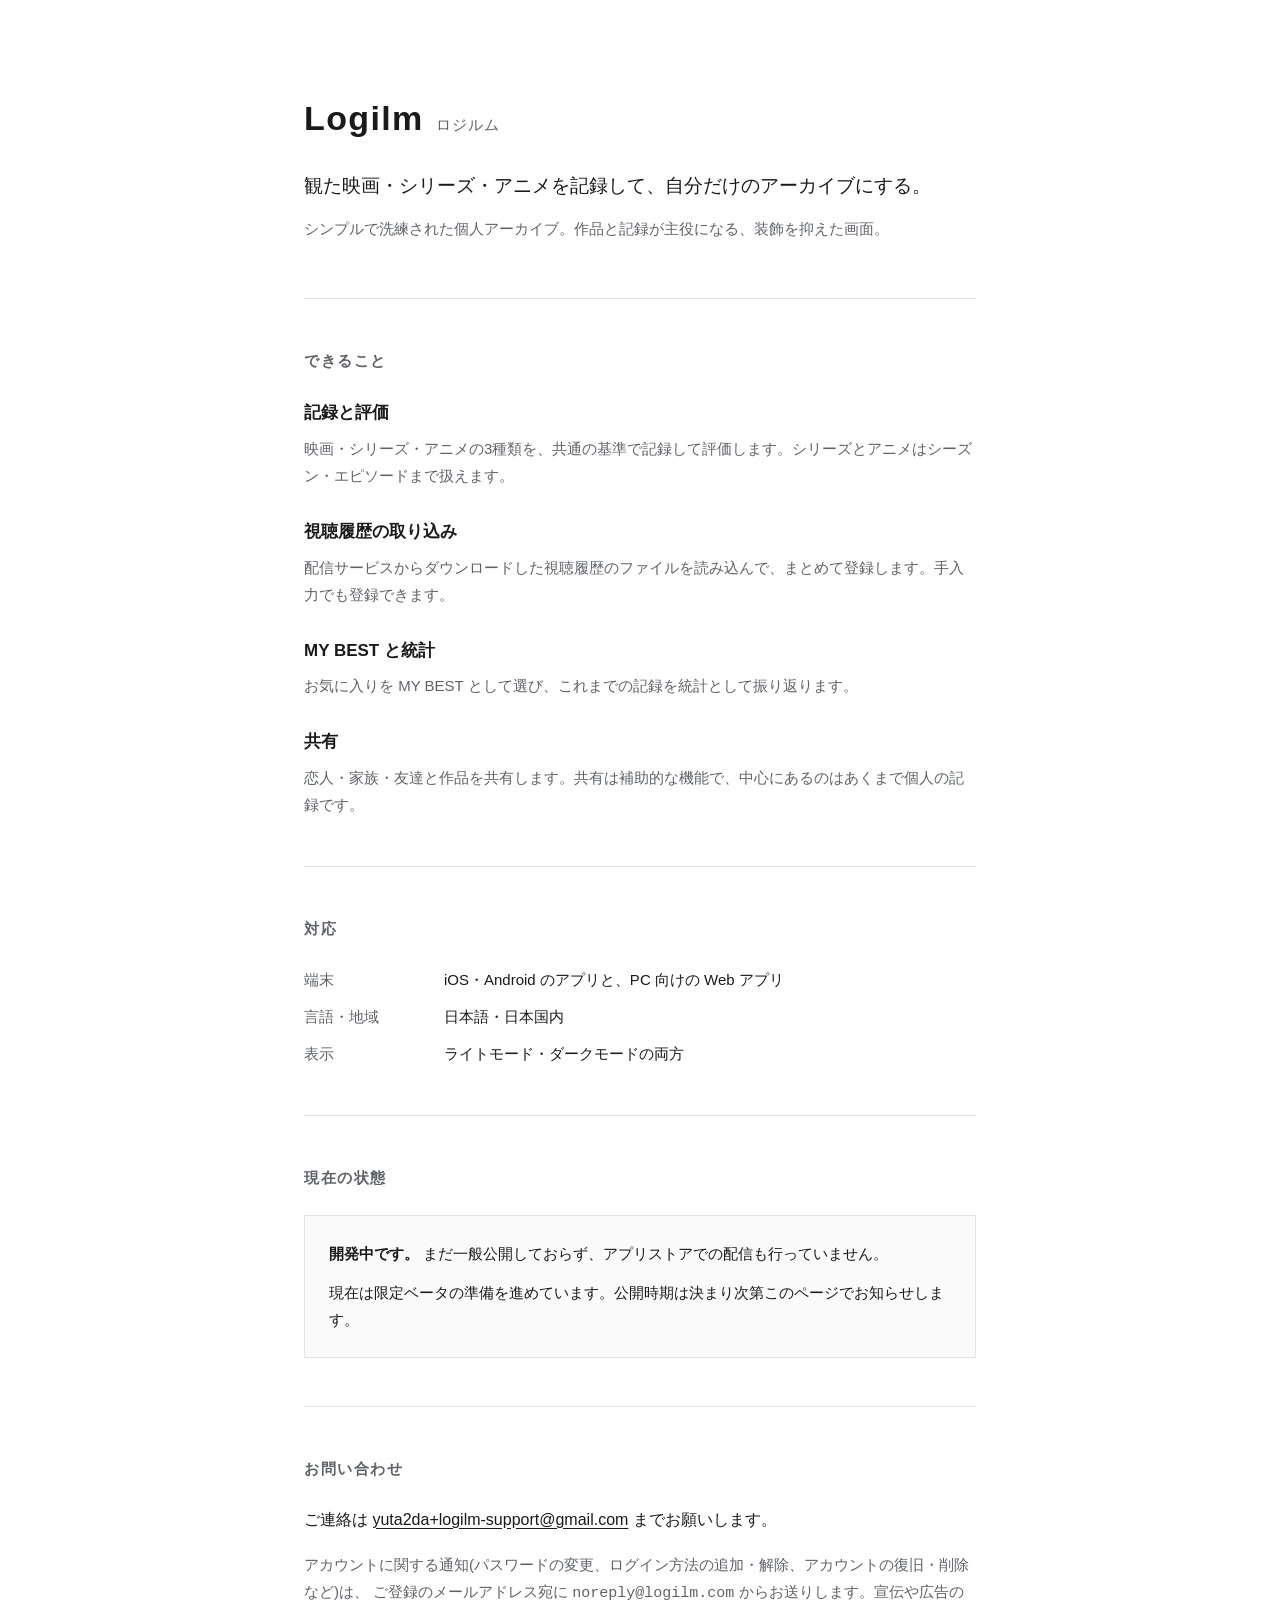
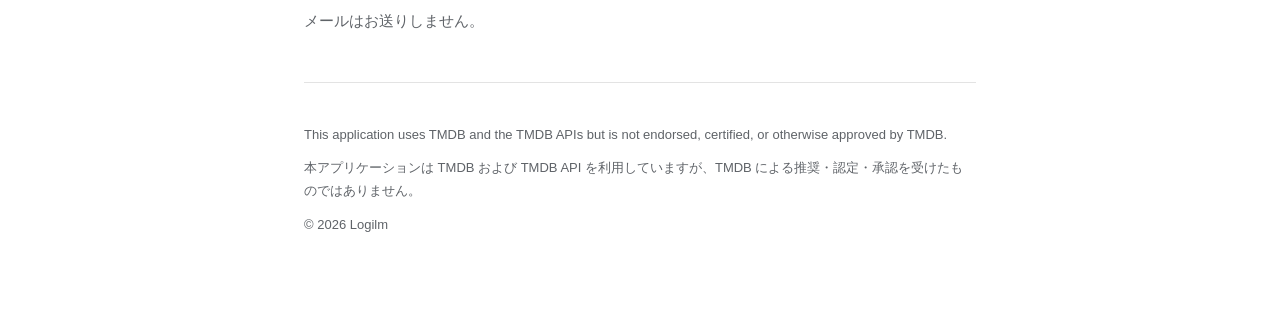
==== index.html @ ab024344 "サービス紹介ページを追加する" ====
<!doctype html>
<html lang="ja">
<head>
<meta charset="utf-8">
<meta name="viewport" content="width=device-width, initial-scale=1">
<title>Logilm(ロジルム)— 観た作品を記録する、自分だけのアーカイブ</title>
<meta name="description" content="Logilmは、観た映画・シリーズ・アニメを記録して評価する、個人向けの視聴記録アプリです。iOS・Android・Webに対応予定。現在開発中です。">
<meta name="color-scheme" content="light dark">
<style>
  :root {
    --bg: #ffffff;
    --fg: #1a1a1a;
    --muted: #5f6368;
    --line: #e3e3e3;
    --card: #fafafa;
    --accent: #2f4858;
  }
  @media (prefers-color-scheme: dark) {
    :root {
      --bg: #121316;
      --fg: #ececec;
      --muted: #9aa0a6;
      --line: #2a2c31;
      --card: #1a1c20;
      --accent: #cfd8dc;
    }
  }
  * { box-sizing: border-box; }
  body {
    margin: 0;
    background: var(--bg);
    color: var(--fg);
    font-family: -apple-system, BlinkMacSystemFont, "Hiragino Sans", "Noto Sans JP",
      "Yu Gothic", Meiryo, sans-serif;
    line-height: 1.8;
    font-size: 16px;
    -webkit-font-smoothing: antialiased;
  }
  .wrap { max-width: 720px; margin: 0 auto; padding: 0 24px; }
  header { padding: 88px 0 56px; border-bottom: 1px solid var(--line); }
  .brand { font-size: 34px; font-weight: 600; letter-spacing: 0.04em; margin: 0; }
  .brand span { font-size: 15px; font-weight: 400; color: var(--muted); margin-left: 12px; letter-spacing: 0.08em; }
  .lead { font-size: 19px; margin: 20px 0 0; color: var(--fg); }
  .sub { color: var(--muted); margin: 12px 0 0; font-size: 15px; }
  section { padding: 48px 0; border-bottom: 1px solid var(--line); }
  h2 { font-size: 15px; font-weight: 600; letter-spacing: 0.1em; color: var(--muted); margin: 0 0 24px; }
  .feature { margin: 0 0 28px; }
  .feature:last-child { margin-bottom: 0; }
  .feature h3 { font-size: 17px; font-weight: 600; margin: 0 0 6px; }
  .feature p { margin: 0; color: var(--muted); font-size: 15px; }
  .status { background: var(--card); border: 1px solid var(--line); padding: 24px; }
  .status p { margin: 0 0 12px; font-size: 15px; }
  .status p:last-child { margin-bottom: 0; }
  dl { display: grid; grid-template-columns: 8em 1fr; gap: 10px 20px; margin: 0; font-size: 15px; }
  dt { color: var(--muted); }
  dd { margin: 0; }
  a { color: var(--fg); text-decoration: underline; text-underline-offset: 3px; }
  a:hover { color: var(--muted); }
  footer { padding: 40px 0 72px; color: var(--muted); font-size: 13px; }
  footer p { margin: 0 0 10px; }
  @media (max-width: 520px) {
    header { padding: 56px 0 40px; }
    .brand { font-size: 28px; }
    .brand span { display: block; margin: 8px 0 0; }
    .lead { font-size: 17px; }
    dl { grid-template-columns: 1fr; gap: 2px 0; }
    dd { margin-bottom: 12px; }
  }
</style>
</head>
<body>
<div class="wrap">

  <header>
    <h1 class="brand">Logilm<span>ロジルム</span></h1>
    <p class="lead">観た映画・シリーズ・アニメを記録して、自分だけのアーカイブにする。</p>
    <p class="sub">シンプルで洗練された個人アーカイブ。作品と記録が主役になる、装飾を抑えた画面。</p>
  </header>

  <section>
    <h2>できること</h2>

    <div class="feature">
      <h3>記録と評価</h3>
      <p>映画・シリーズ・アニメの3種類を、共通の基準で記録して評価します。シリーズとアニメはシーズン・エピソードまで扱えます。</p>
    </div>

    <div class="feature">
      <h3>視聴履歴の取り込み</h3>
      <p>配信サービスからダウンロードした視聴履歴のファイルを読み込んで、まとめて登録します。手入力でも登録できます。</p>
    </div>

    <div class="feature">
      <h3>MY BEST と統計</h3>
      <p>お気に入りを MY BEST として選び、これまでの記録を統計として振り返ります。</p>
    </div>

    <div class="feature">
      <h3>共有</h3>
      <p>恋人・家族・友達と作品を共有します。共有は補助的な機能で、中心にあるのはあくまで個人の記録です。</p>
    </div>
  </section>

  <section>
    <h2>対応</h2>
    <dl>
      <dt>端末</dt>
      <dd>iOS・Android のアプリと、PC 向けの Web アプリ</dd>
      <dt>言語・地域</dt>
      <dd>日本語・日本国内</dd>
      <dt>表示</dt>
      <dd>ライトモード・ダークモードの両方</dd>
    </dl>
  </section>

  <section>
    <h2>現在の状態</h2>
    <div class="status">
      <p><strong>開発中です。</strong> まだ一般公開しておらず、アプリストアでの配信も行っていません。</p>
      <p>現在は限定ベータの準備を進めています。公開時期は決まり次第このページでお知らせします。</p>
    </div>
  </section>

  <section>
    <h2>お問い合わせ</h2>
    <p>ご連絡は <a href="mailto:yuta2da+logilm-support@gmail.com">yuta2da+logilm-support@gmail.com</a> までお願いします。</p>
    <p class="sub">アカウントに関する通知(パスワードの変更、ログイン方法の追加・解除、アカウントの復旧・削除など)は、
    ご登録のメールアドレス宛に <code>noreply@logilm.com</code> からお送りします。宣伝や広告のメールはお送りしません。</p>
  </section>

  <footer>
    <p>This application uses TMDB and the TMDB APIs but is not endorsed, certified, or otherwise approved by TMDB.</p>
    <p>本アプリケーションは TMDB および TMDB API を利用していますが、TMDB による推奨・認定・承認を受けたものではありません。</p>
    <p>© 2026 Logilm</p>
  </footer>

</div>
</body>
</html>
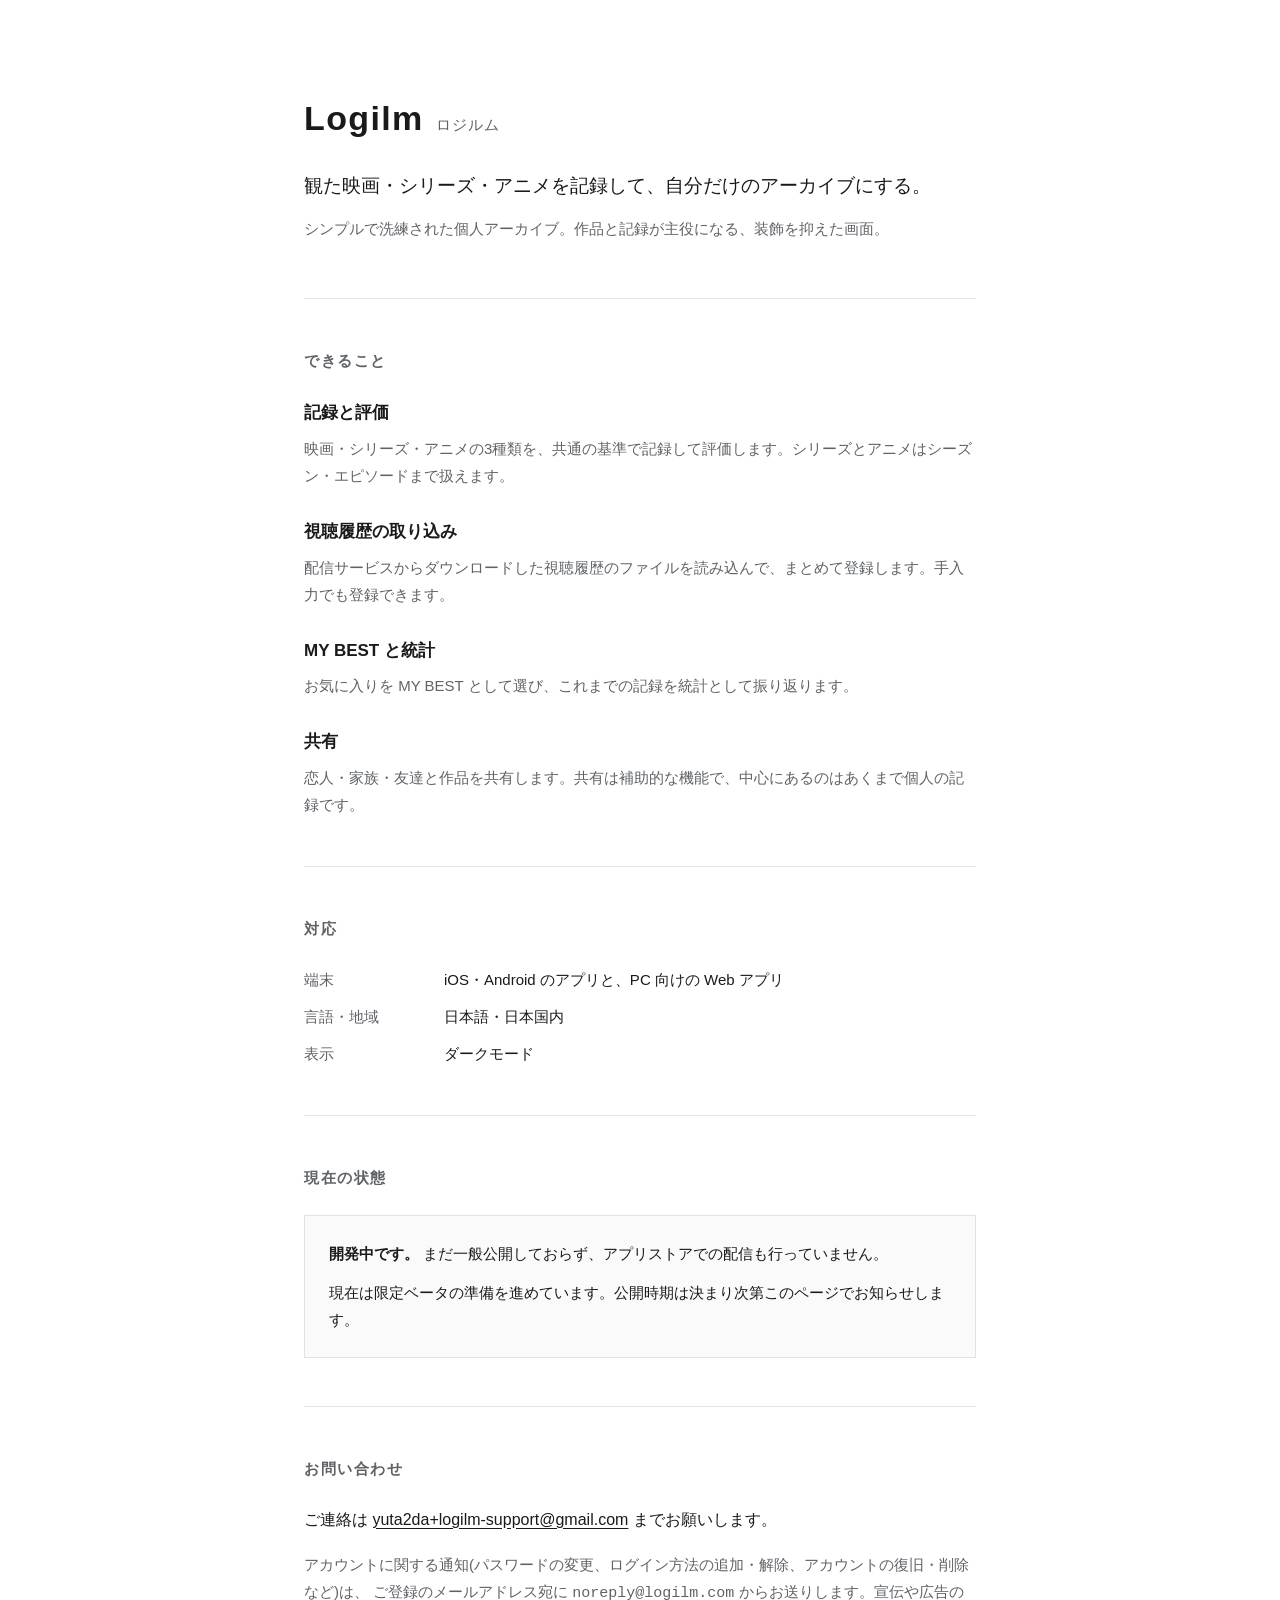
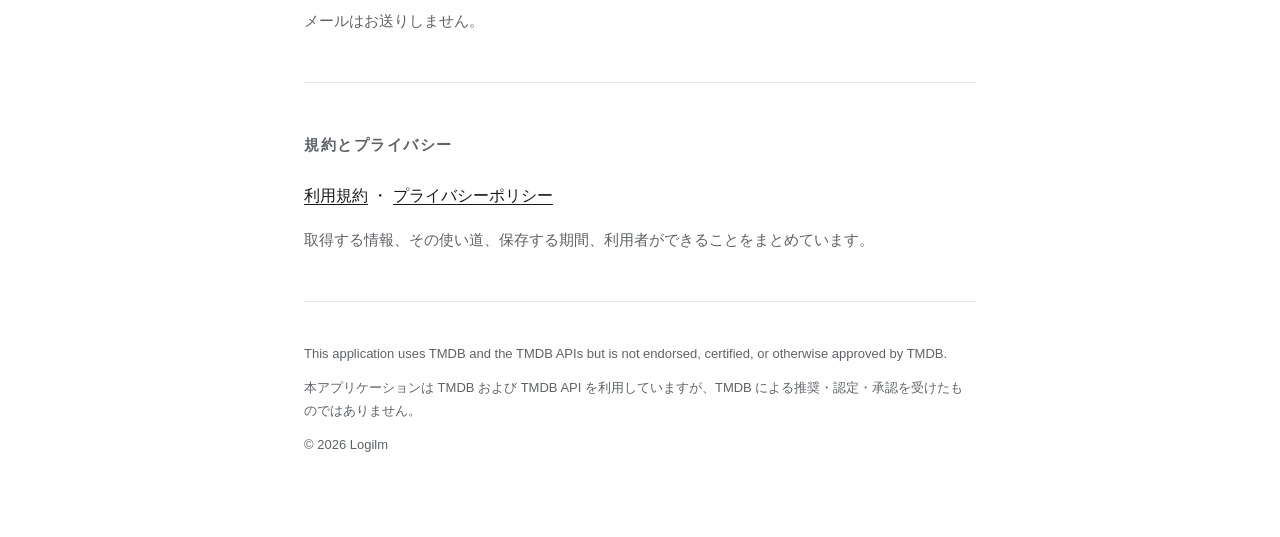
==== commit da662526: "利用規約とプライバシーポリシーを追加する SESの本番アクセスの再申請と、ストア審査で公開されたURLが要る。 工程10の「個人情報の取り扱いの記載、利用規約」も兼ねる。  - terms.html " ====
--- a/index.html
+++ b/index.html
@@ -6,67 +6,7 @@
 <title>Logilm(ロジルム)— 観た作品を記録する、自分だけのアーカイブ</title>
 <meta name="description" content="Logilmは、観た映画・シリーズ・アニメを記録して評価する、個人向けの視聴記録アプリです。iOS・Android・Webに対応予定。現在開発中です。">
 <meta name="color-scheme" content="light dark">
-<style>
-  :root {
-    --bg: #ffffff;
-    --fg: #1a1a1a;
-    --muted: #5f6368;
-    --line: #e3e3e3;
-    --card: #fafafa;
-    --accent: #2f4858;
-  }
-  @media (prefers-color-scheme: dark) {
-    :root {
-      --bg: #121316;
-      --fg: #ececec;
-      --muted: #9aa0a6;
-      --line: #2a2c31;
-      --card: #1a1c20;
-      --accent: #cfd8dc;
-    }
-  }
-  * { box-sizing: border-box; }
-  body {
-    margin: 0;
-    background: var(--bg);
-    color: var(--fg);
-    font-family: -apple-system, BlinkMacSystemFont, "Hiragino Sans", "Noto Sans JP",
-      "Yu Gothic", Meiryo, sans-serif;
-    line-height: 1.8;
-    font-size: 16px;
-    -webkit-font-smoothing: antialiased;
-  }
-  .wrap { max-width: 720px; margin: 0 auto; padding: 0 24px; }
-  header { padding: 88px 0 56px; border-bottom: 1px solid var(--line); }
-  .brand { font-size: 34px; font-weight: 600; letter-spacing: 0.04em; margin: 0; }
-  .brand span { font-size: 15px; font-weight: 400; color: var(--muted); margin-left: 12px; letter-spacing: 0.08em; }
-  .lead { font-size: 19px; margin: 20px 0 0; color: var(--fg); }
-  .sub { color: var(--muted); margin: 12px 0 0; font-size: 15px; }
-  section { padding: 48px 0; border-bottom: 1px solid var(--line); }
-  h2 { font-size: 15px; font-weight: 600; letter-spacing: 0.1em; color: var(--muted); margin: 0 0 24px; }
-  .feature { margin: 0 0 28px; }
-  .feature:last-child { margin-bottom: 0; }
-  .feature h3 { font-size: 17px; font-weight: 600; margin: 0 0 6px; }
-  .feature p { margin: 0; color: var(--muted); font-size: 15px; }
-  .status { background: var(--card); border: 1px solid var(--line); padding: 24px; }
-  .status p { margin: 0 0 12px; font-size: 15px; }
-  .status p:last-child { margin-bottom: 0; }
-  dl { display: grid; grid-template-columns: 8em 1fr; gap: 10px 20px; margin: 0; font-size: 15px; }
-  dt { color: var(--muted); }
-  dd { margin: 0; }
-  a { color: var(--fg); text-decoration: underline; text-underline-offset: 3px; }
-  a:hover { color: var(--muted); }
-  footer { padding: 40px 0 72px; color: var(--muted); font-size: 13px; }
-  footer p { margin: 0 0 10px; }
-  @media (max-width: 520px) {
-    header { padding: 56px 0 40px; }
-    .brand { font-size: 28px; }
-    .brand span { display: block; margin: 8px 0 0; }
-    .lead { font-size: 17px; }
-    dl { grid-template-columns: 1fr; gap: 2px 0; }
-    dd { margin-bottom: 12px; }
-  }
-</style>
+<link rel="stylesheet" href="style.css">
 </head>
 <body>
 <div class="wrap">
@@ -109,7 +49,7 @@
       <dt>言語・地域</dt>
       <dd>日本語・日本国内</dd>
       <dt>表示</dt>
-      <dd>ライトモード・ダークモードの両方</dd>
+      <dd>ダークモード</dd>
     </dl>
   </section>
 
@@ -128,6 +68,12 @@
     ご登録のメールアドレス宛に <code>noreply@logilm.com</code> からお送りします。宣伝や広告のメールはお送りしません。</p>
   </section>
 
+  <section>
+    <h2>規約とプライバシー</h2>
+    <p><a href="terms.html">利用規約</a> ・ <a href="privacy.html">プライバシーポリシー</a></p>
+    <p class="sub">取得する情報、その使い道、保存する期間、利用者ができることをまとめています。</p>
+  </section>
+
   <footer>
     <p>This application uses TMDB and the TMDB APIs but is not endorsed, certified, or otherwise approved by TMDB.</p>
     <p>本アプリケーションは TMDB および TMDB API を利用していますが、TMDB による推奨・認定・承認を受けたものではありません。</p>
--- a/style.css
+++ b/style.css
@@ -0,0 +1,70 @@
+  :root {
+    --bg: #ffffff;
+    --fg: #1a1a1a;
+    --muted: #5f6368;
+    --line: #e3e3e3;
+    --card: #fafafa;
+    --accent: #2f4858;
+  }
+  @media (prefers-color-scheme: dark) {
+    :root {
+      --bg: #121316;
+      --fg: #ececec;
+      --muted: #9aa0a6;
+      --line: #2a2c31;
+      --card: #1a1c20;
+      --accent: #cfd8dc;
+    }
+  }
+  * { box-sizing: border-box; }
+  body {
+    margin: 0;
+    background: var(--bg);
+    color: var(--fg);
+    font-family: -apple-system, BlinkMacSystemFont, "Hiragino Sans", "Noto Sans JP",
+      "Yu Gothic", Meiryo, sans-serif;
+    line-height: 1.8;
+    font-size: 16px;
+    -webkit-font-smoothing: antialiased;
+  }
+  .wrap { max-width: 720px; margin: 0 auto; padding: 0 24px; }
+  header { padding: 88px 0 56px; border-bottom: 1px solid var(--line); }
+  .brand { font-size: 34px; font-weight: 600; letter-spacing: 0.04em; margin: 0; }
+  .brand span { font-size: 15px; font-weight: 400; color: var(--muted); margin-left: 12px; letter-spacing: 0.08em; }
+  .lead { font-size: 19px; margin: 20px 0 0; color: var(--fg); }
+  .sub { color: var(--muted); margin: 12px 0 0; font-size: 15px; }
+  section { padding: 48px 0; border-bottom: 1px solid var(--line); }
+  h2 { font-size: 15px; font-weight: 600; letter-spacing: 0.1em; color: var(--muted); margin: 0 0 24px; }
+  .feature { margin: 0 0 28px; }
+  .feature:last-child { margin-bottom: 0; }
+  .feature h3 { font-size: 17px; font-weight: 600; margin: 0 0 6px; }
+  .feature p { margin: 0; color: var(--muted); font-size: 15px; }
+  .status { background: var(--card); border: 1px solid var(--line); padding: 24px; }
+  .status p { margin: 0 0 12px; font-size: 15px; }
+  .status p:last-child { margin-bottom: 0; }
+  dl { display: grid; grid-template-columns: 8em 1fr; gap: 10px 20px; margin: 0; font-size: 15px; }
+  dt { color: var(--muted); }
+  dd { margin: 0; }
+  a { color: var(--fg); text-decoration: underline; text-underline-offset: 3px; }
+  a:hover { color: var(--muted); }
+  footer { padding: 40px 0 72px; color: var(--muted); font-size: 13px; }
+  footer p { margin: 0 0 10px; }
+  @media (max-width: 520px) {
+    header { padding: 56px 0 40px; }
+    .brand { font-size: 28px; }
+    .brand span { display: block; margin: 8px 0 0; }
+    .lead { font-size: 17px; }
+    dl { grid-template-columns: 1fr; gap: 2px 0; }
+    dd { margin-bottom: 12px; }
+  }
+  /* 規約・ポリシーの本文 */
+  .doc h2 { font-size: 17px; font-weight: 600; color: var(--fg); letter-spacing: 0; margin: 40px 0 12px; }
+  .doc h2:first-of-type { margin-top: 0; }
+  .doc p { margin: 0 0 14px; font-size: 15px; }
+  .doc ul { margin: 0 0 14px; padding-left: 1.3em; font-size: 15px; }
+  .doc li { margin: 0 0 6px; }
+  .doc .note { color: var(--muted); }
+  .updated { color: var(--muted); font-size: 14px; margin: 0 0 40px; }
+  .back { display: inline-block; margin: 0 0 32px; font-size: 14px; }
+  nav.docs { margin-top: 16px; font-size: 14px; }
+  nav.docs a { margin-right: 20px; }
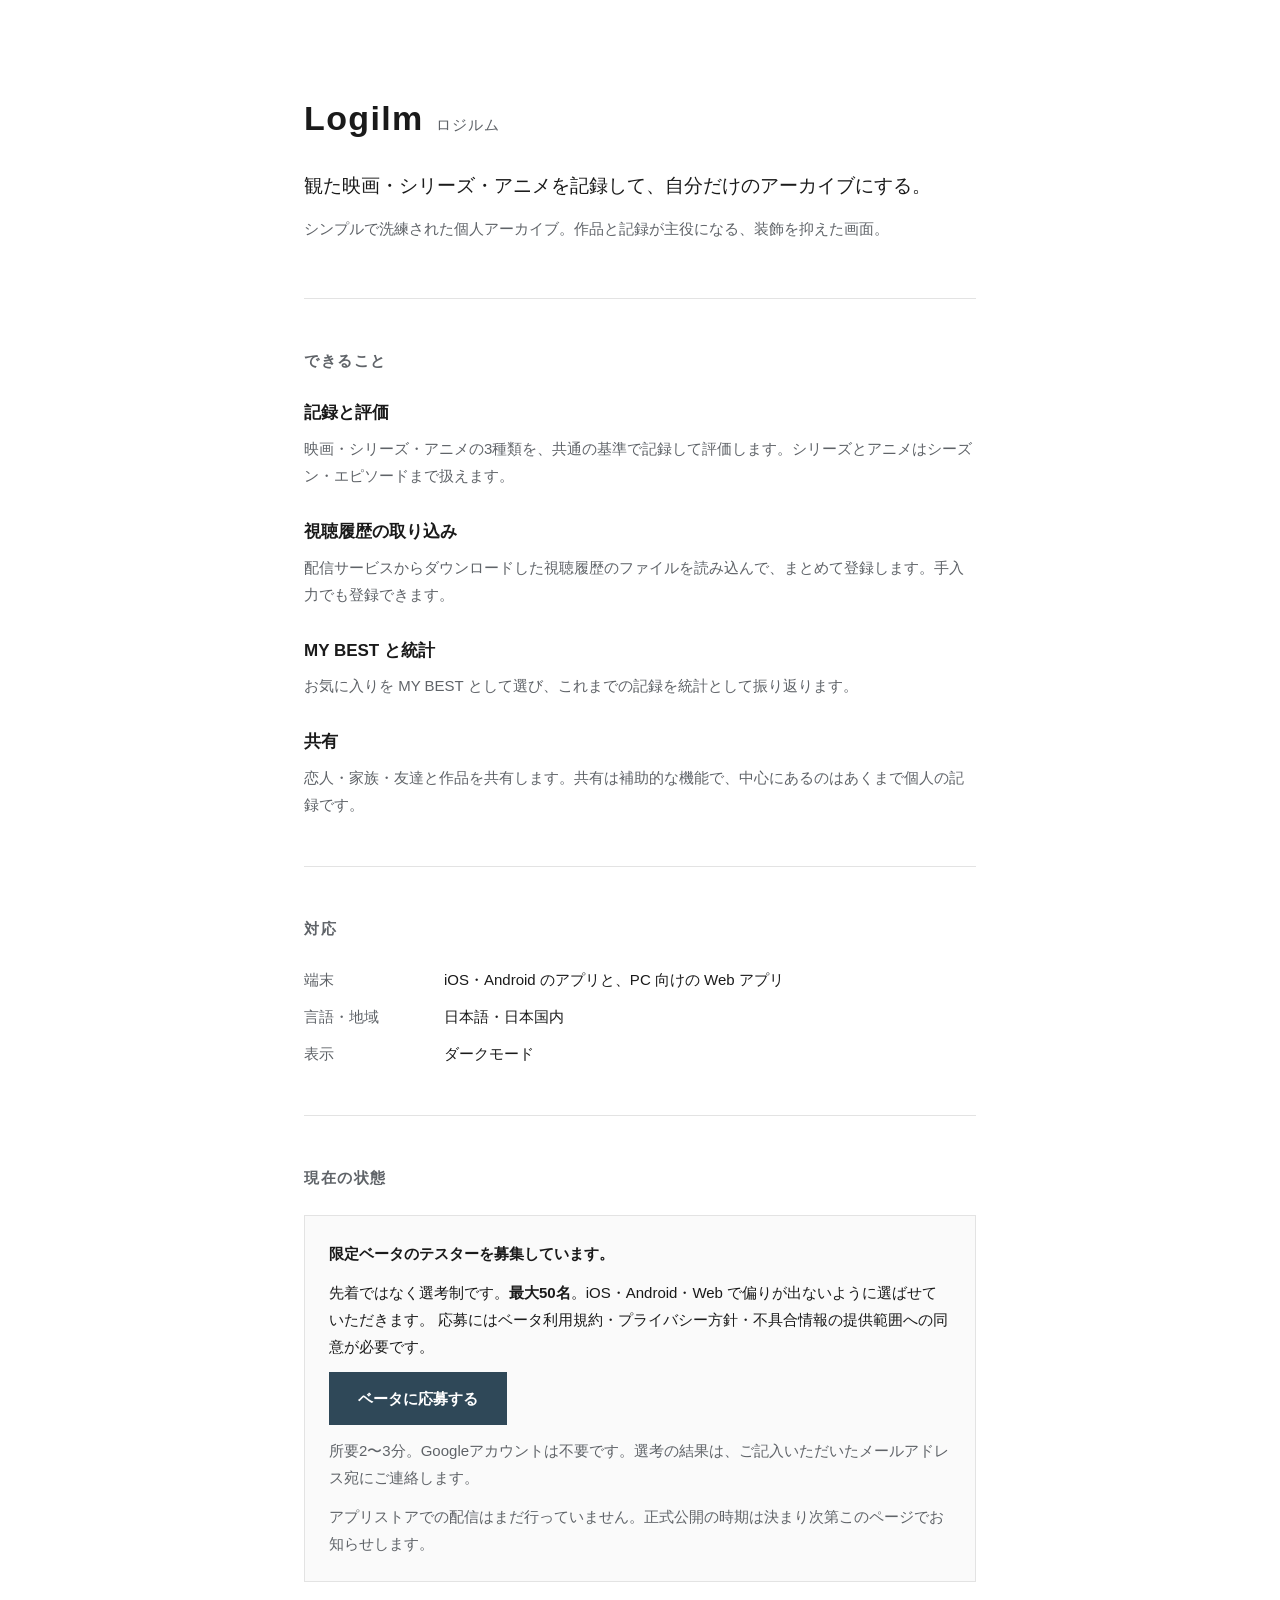
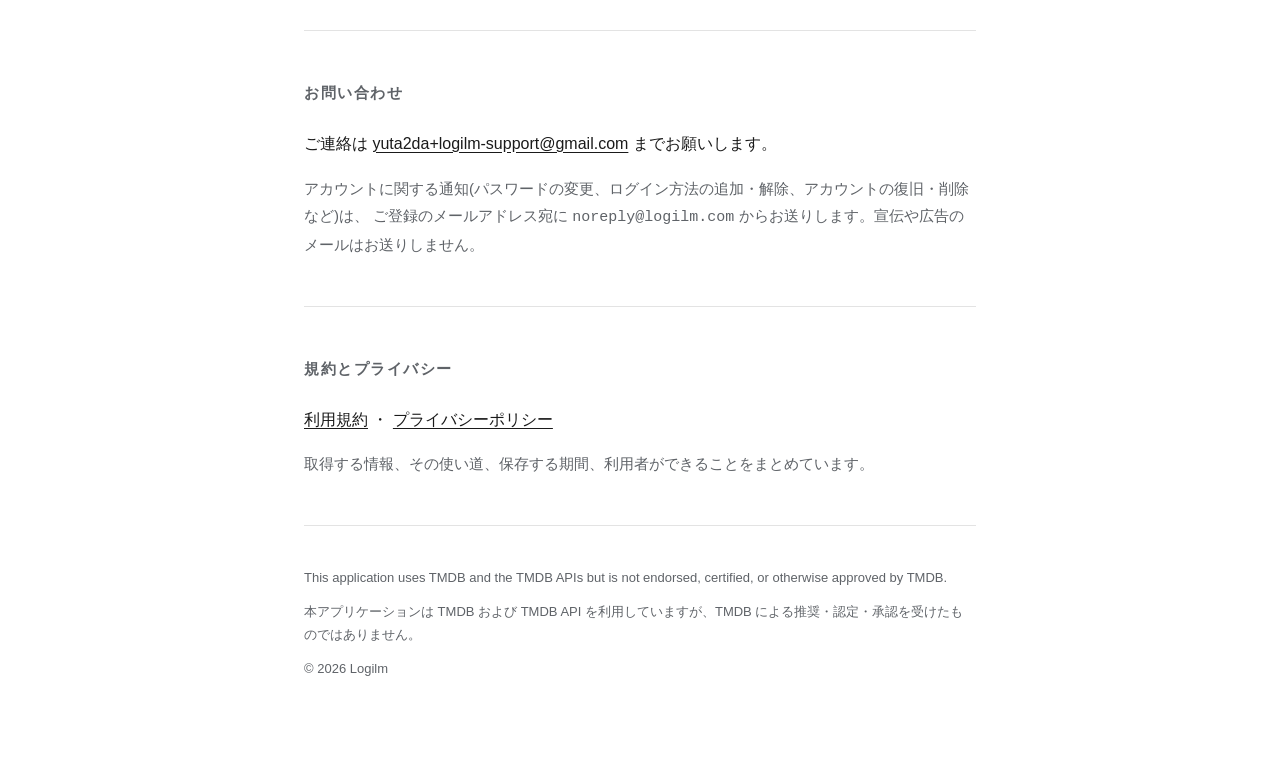
==== commit 089d74a9: "ベータの応募受付を公開する(第38.1章) 「現在の状態」を、準備中の告知から**応募の受付**へ差し替えた。 フォームは2026-09-23に完成して受付中だったが、 **紹介サイトからの導線が無く" ====
--- a/index.html
+++ b/index.html
@@ -56,8 +56,12 @@
   <section>
     <h2>現在の状態</h2>
     <div class="status">
-      <p><strong>開発中です。</strong> まだ一般公開しておらず、アプリストアでの配信も行っていません。</p>
-      <p>現在は限定ベータの準備を進めています。公開時期は決まり次第このページでお知らせします。</p>
+      <p><strong>限定ベータのテスターを募集しています。</strong></p>
+      <p>先着ではなく選考制です。<strong>最大50名</strong>。iOS・Android・Web で偏りが出ないように選ばせていただきます。
+      応募にはベータ利用規約・プライバシー方針・不具合情報の提供範囲への同意が必要です。</p>
+      <p><a class="cta" href="https://docs.google.com/forms/d/e/1FAIpQLSchVX76OzW0b46dmUTKek9rtupC2giK5miKguLGlR4GSnN_-Q/viewform">ベータに応募する</a></p>
+      <p class="sub">所要2〜3分。Googleアカウントは不要です。選考の結果は、ご記入いただいたメールアドレス宛にご連絡します。</p>
+      <p class="sub">アプリストアでの配信はまだ行っていません。正式公開の時期は決まり次第このページでお知らせします。</p>
     </div>
   </section>
 
--- a/style.css
+++ b/style.css
@@ -47,6 +47,18 @@
   dd { margin: 0; }
   a { color: var(--fg); text-decoration: underline; text-underline-offset: 3px; }
   a:hover { color: var(--muted); }
+  /* 応募への導線。装飾は増やさず、面で押さえるだけにする */
+  .cta {
+    display: inline-block;
+    padding: 12px 28px;
+    background: var(--accent);
+    color: var(--bg);
+    text-decoration: none;
+    font-weight: 600;
+    font-size: 15px;
+    border: 1px solid var(--accent);
+  }
+  .cta:hover { background: var(--bg); color: var(--accent); }
   footer { padding: 40px 0 72px; color: var(--muted); font-size: 13px; }
   footer p { margin: 0 0 10px; }
   @media (max-width: 520px) {
